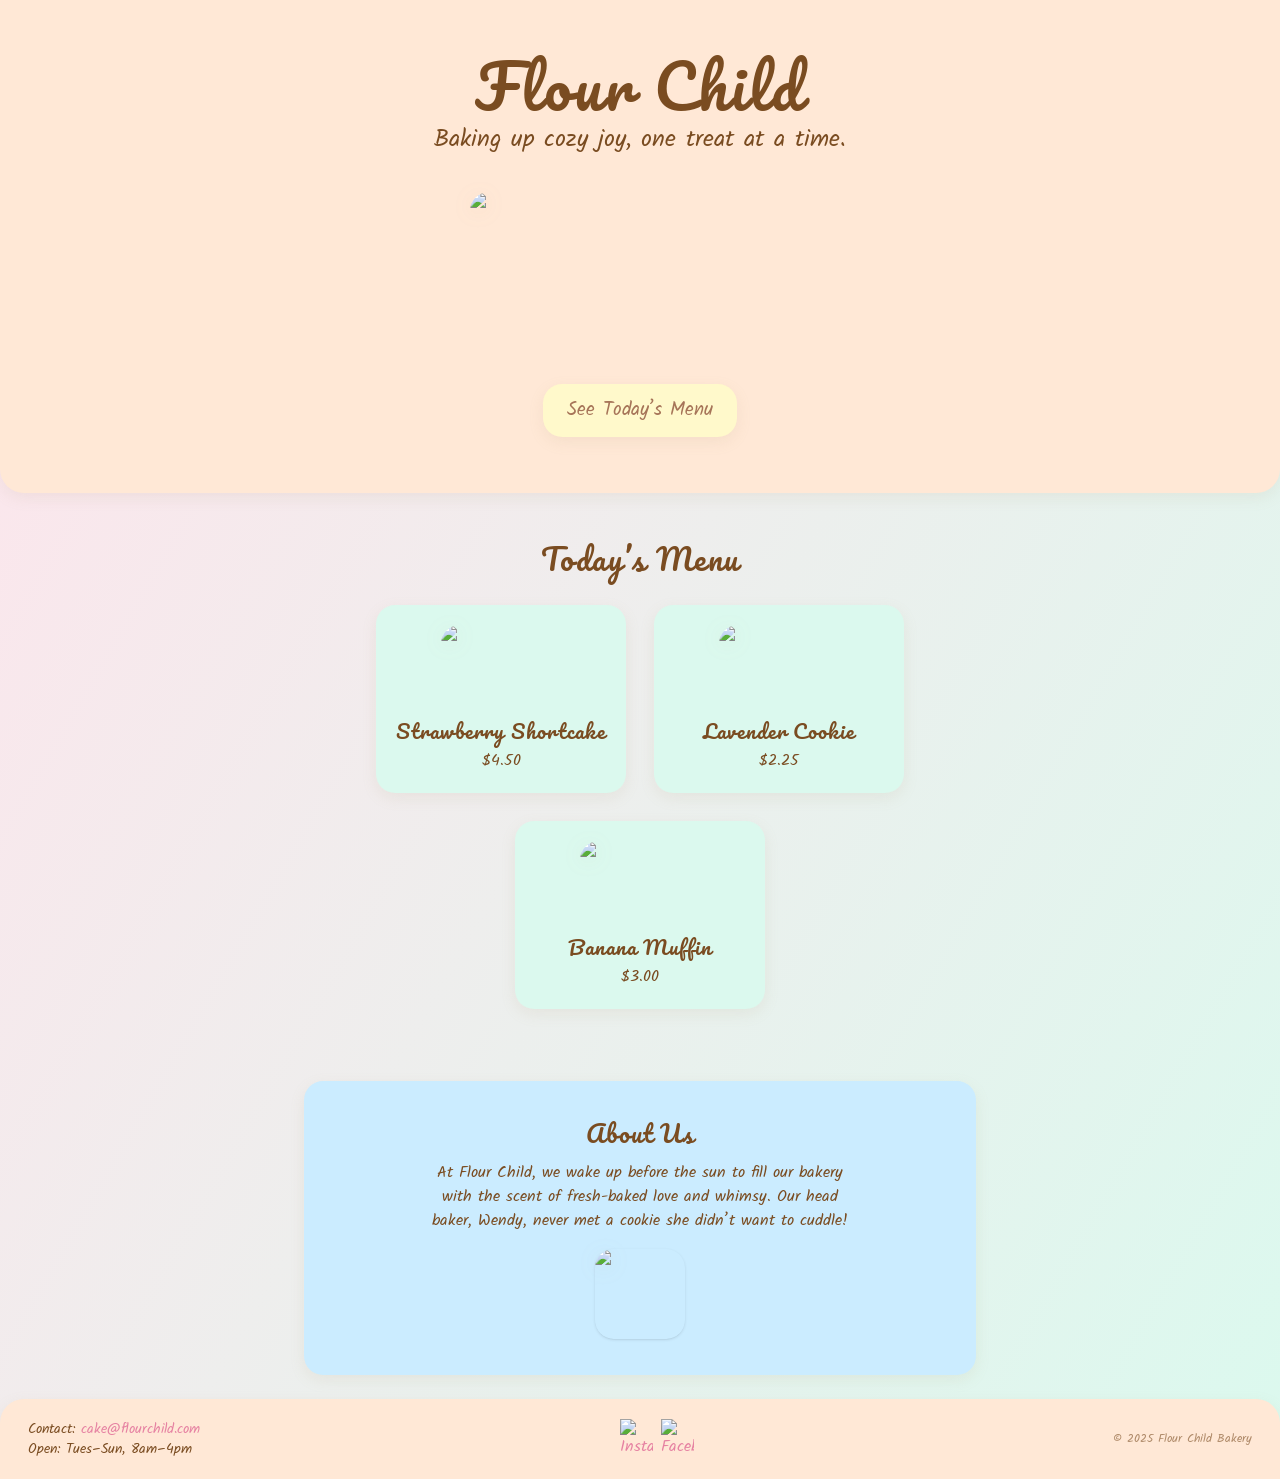
==== index.html @ ba2097bd "Updates" ====
<!DOCTYPE html><html lang="en" class="__variable_5cfdac __variable_9a8899"><head><meta charSet="utf-8"/><meta name="viewport" content="width=device-width, initial-scale=1"/><link rel="preload" href="/_next/static/media/569ce4b8f30dc480-s.p.woff2" as="font" crossorigin="" type="font/woff2"/><link rel="preload" href="/_next/static/media/93f479601ee12b01-s.p.woff2" as="font" crossorigin="" type="font/woff2"/><link rel="preload" as="image" href="https://same-assets.com/flour-child-bakery/cupcake-icon.png"/><link rel="preload" as="image" href="https://same-assets.com/flour-child-bakery/cookie-icon.png"/><link rel="stylesheet" href="/_next/static/css/8788a1a96b5af821.css" data-precedence="next"/><link rel="preload" as="script" fetchPriority="low" href="/_next/static/chunks/webpack-29ebadaebe2fcb3f.js"/><script src="/_next/static/chunks/4bd1b696-52a6696c08e3276c.js" async=""></script><script src="/_next/static/chunks/684-c26efcd5eecec83a.js" async=""></script><script src="/_next/static/chunks/main-app-1dad2343aeb038bb.js" async=""></script><script src="/_next/static/chunks/280-1fce346c5c3131fe.js" async=""></script><script src="/_next/static/chunks/app/layout-dad986c0972c7248.js" async=""></script><script src="/_next/static/chunks/766-48db24459d1692f1.js" async=""></script><script src="/_next/static/chunks/app/page-573f40f5c5ca798f.js" async=""></script><meta name="next-size-adjust" content=""/><title>Create Next App</title><meta name="description" content="Generated by create next app"/><script>document.querySelectorAll('body link[rel="icon"], body link[rel="apple-touch-icon"]').forEach(el => document.head.appendChild(el))</script><script src="/_next/static/chunks/polyfills-42372ed130431b0a.js" noModule=""></script></head><body class="antialiased"><div hidden=""><!--$--><!--/$--></div><div class="antialiased"><main class="flex flex-col min-h-screen items-center justify-start"><section class="w-full flex flex-col items-center justify-center py-14 bg-peach rounded-b-3xl soft-shadow"><h1 class="text-5xl md:text-6xl mb-2 fancy text-center">Flour Child</h1><p class="mb-6 text-lg md:text-2xl text-center" style="max-width:520px">Baking up cozy joy, one treat at a time.</p><div class="my-3"><img alt="Cozy Bakery" loading="lazy" width="340" height="160" decoding="async" data-nimg="1" class="illustration" style="color:transparent" src="https://same-assets.com/flour-child-bakery/cozy_bakery_illustration.png"/></div><button class="mt-5">See Today’s Menu</button></section><section id="menu" class="w-full max-w-3xl px-3 py-12 flex flex-col items-center"><h2 class="fancy text-3xl mb-7">Today’s Menu</h2><div class="flex flex-wrap gap-7 justify-center w-full"><div class="bg-mint p-5 rounded soft-shadow cursor-pointer transition hover:scale-105" style="width:250px"><img alt="Strawberry Shortcake" loading="lazy" width="120" height="80" decoding="async" data-nimg="1" class="mb-3 mx-auto illustration" style="color:transparent" src="/bakery/sample-cake.jpg"/><h3 class="text-xl fancy mb-1 text-center">Strawberry Shortcake</h3><div class="text-center">$4.50</div></div><div class="bg-mint p-5 rounded soft-shadow cursor-pointer transition hover:scale-105" style="width:250px"><img alt="Lavender Cookie" loading="lazy" width="120" height="80" decoding="async" data-nimg="1" class="mb-3 mx-auto illustration" style="color:transparent" src="/bakery/sample-cookie.jpg"/><h3 class="text-xl fancy mb-1 text-center">Lavender Cookie</h3><div class="text-center">$2.25</div></div><div class="bg-mint p-5 rounded soft-shadow cursor-pointer transition hover:scale-105" style="width:250px"><img alt="Banana Muffin" loading="lazy" width="120" height="80" decoding="async" data-nimg="1" class="mb-3 mx-auto illustration" style="color:transparent" src="/bakery/sample-muffin.jpg"/><h3 class="text-xl fancy mb-1 text-center">Banana Muffin</h3><div class="text-center">$3.00</div></div></div></section><section class="w-full max-w-2xl px-5 py-9 flex flex-col items-center bg-blue rounded-lg soft-shadow my-6"><h2 class="fancy text-2xl mb-3">About Us</h2><p class="mb-4 text-center" style="max-width:430px">At Flour Child, we wake up before the sun to fill our bakery with the scent of fresh-baked love and whimsy. Our head baker, Wendy, never met a cookie she didn’t want to cuddle!</p><img alt="Baker Wendy" loading="lazy" width="90" height="90" decoding="async" data-nimg="1" class="rounded-full shadow illustration" style="color:transparent" src="https://same-assets.com/flour-child-bakery/whimsical_baker.png"/></section><footer class="w-full bg-peach py-5 mt-auto flex flex-col md:flex-row gap-4 items-center justify-between px-7 rounded-t-3xl soft-shadow"><div class="text-sm"><div>Contact: <a href="mailto:cake@flourchild.com">cake@flourchild.com</a></div><div>Open: Tues–Sun, 8am–4pm</div></div><div class="flex gap-2"><a href="https://instagram.com/" target="_blank" rel="noopener noreferrer" title="Instagram"><img src="https://same-assets.com/flour-child-bakery/cupcake-icon.png" width="33" alt="Instagram"/></a><a href="https://facebook.com/" target="_blank" rel="noopener noreferrer" title="Facebook"><img src="https://same-assets.com/flour-child-bakery/cookie-icon.png" width="33" alt="Facebook"/></a></div><div class="text-xs opacity-60">© 2025 Flour Child Bakery</div></footer></main><!--$--><!--/$--></div><script src="/_next/static/chunks/webpack-29ebadaebe2fcb3f.js" async=""></script><script>(self.__next_f=self.__next_f||[]).push([0])</script><script>self.__next_f.push([1,"1:\"$Sreact.fragment\"\n2:I[5476,[\"280\",\"static/chunks/280-1fce346c5c3131fe.js\",\"177\",\"static/chunks/app/layout-dad986c0972c7248.js\"],\"default\"]\n3:I[7555,[],\"\"]\n4:I[1295,[],\"\"]\n5:I[894,[],\"ClientPageRoot\"]\n6:I[3792,[\"280\",\"static/chunks/280-1fce346c5c3131fe.js\",\"766\",\"static/chunks/766-48db24459d1692f1.js\",\"974\",\"static/chunks/app/page-573f40f5c5ca798f.js\"],\"default\"]\n9:I[9665,[],\"OutletBoundary\"]\nc:I[4911,[],\"AsyncMetadataOutlet\"]\ne:I[9665,[],\"ViewportBoundary\"]\n10:I[9665,[],\"MetadataBoundary\"]\n12:I[6614,[],\"\"]\n:HL[\"/_next/static/media/569ce4b8f30dc480-s.p.woff2\",\"font\",{\"crossOrigin\":\"\",\"type\":\"font/woff2\"}]\n:HL[\"/_next/static/media/93f479601ee12b01-s.p.woff2\",\"font\",{\"crossOrigin\":\"\",\"type\":\"font/woff2\"}]\n:HL[\"/_next/static/css/8788a1a96b5af821.css\",\"style\"]\n"])</script><script>self.__next_f.push([1,"0:{\"P\":null,\"b\":\"K38eiBTDdQy5EQtnKHMzO\",\"p\":\"\",\"c\":[\"\",\"\"],\"i\":false,\"f\":[[[\"\",{\"children\":[\"__PAGE__\",{}]},\"$undefined\",\"$undefined\",true],[\"\",[\"$\",\"$1\",\"c\",{\"children\":[[[\"$\",\"link\",\"0\",{\"rel\":\"stylesheet\",\"href\":\"/_next/static/css/8788a1a96b5af821.css\",\"precedence\":\"next\",\"crossOrigin\":\"$undefined\",\"nonce\":\"$undefined\"}]],[\"$\",\"html\",null,{\"lang\":\"en\",\"className\":\"__variable_5cfdac __variable_9a8899\",\"children\":[\"$\",\"body\",null,{\"suppressHydrationWarning\":true,\"className\":\"antialiased\",\"children\":[\"$\",\"$L2\",null,{\"children\":[\"$\",\"$L3\",null,{\"parallelRouterKey\":\"children\",\"error\":\"$undefined\",\"errorStyles\":\"$undefined\",\"errorScripts\":\"$undefined\",\"template\":[\"$\",\"$L4\",null,{}],\"templateStyles\":\"$undefined\",\"templateScripts\":\"$undefined\",\"notFound\":[[[\"$\",\"title\",null,{\"children\":\"404: This page could not be found.\"}],[\"$\",\"div\",null,{\"style\":{\"fontFamily\":\"system-ui,\\\"Segoe UI\\\",Roboto,Helvetica,Arial,sans-serif,\\\"Apple Color Emoji\\\",\\\"Segoe UI Emoji\\\"\",\"height\":\"100vh\",\"textAlign\":\"center\",\"display\":\"flex\",\"flexDirection\":\"column\",\"alignItems\":\"center\",\"justifyContent\":\"center\"},\"children\":[\"$\",\"div\",null,{\"children\":[[\"$\",\"style\",null,{\"dangerouslySetInnerHTML\":{\"__html\":\"body{color:#000;background:#fff;margin:0}.next-error-h1{border-right:1px solid rgba(0,0,0,.3)}@media (prefers-color-scheme:dark){body{color:#fff;background:#000}.next-error-h1{border-right:1px solid rgba(255,255,255,.3)}}\"}}],[\"$\",\"h1\",null,{\"className\":\"next-error-h1\",\"style\":{\"display\":\"inline-block\",\"margin\":\"0 20px 0 0\",\"padding\":\"0 23px 0 0\",\"fontSize\":24,\"fontWeight\":500,\"verticalAlign\":\"top\",\"lineHeight\":\"49px\"},\"children\":404}],[\"$\",\"div\",null,{\"style\":{\"display\":\"inline-block\"},\"children\":[\"$\",\"h2\",null,{\"style\":{\"fontSize\":14,\"fontWeight\":400,\"lineHeight\":\"49px\",\"margin\":0},\"children\":\"This page could not be found.\"}]}]]}]}]],[]],\"forbidden\":\"$undefined\",\"unauthorized\":\"$undefined\"}]}]}]}]]}],{\"children\":[\"__PAGE__\",[\"$\",\"$1\",\"c\",{\"children\":[[\"$\",\"$L5\",null,{\"Component\":\"$6\",\"searchParams\":{},\"params\":{},\"promises\":[\"$@7\",\"$@8\"]}],null,[\"$\",\"$L9\",null,{\"children\":[\"$La\",\"$Lb\",[\"$\",\"$Lc\",null,{\"promise\":\"$@d\"}]]}]]}],{},null,false]},null,false],[\"$\",\"$1\",\"h\",{\"children\":[null,[\"$\",\"$1\",\"RjRo2aBmbIafqYsThuutnv\",{\"children\":[[\"$\",\"$Le\",null,{\"children\":\"$Lf\"}],[\"$\",\"meta\",null,{\"name\":\"next-size-adjust\",\"content\":\"\"}]]}],[\"$\",\"$L10\",null,{\"children\":\"$L11\"}]]}],false]],\"m\":\"$undefined\",\"G\":[\"$12\",\"$undefined\"],\"s\":false,\"S\":true}\n"])</script><script>self.__next_f.push([1,"13:\"$Sreact.suspense\"\n14:I[4911,[],\"AsyncMetadata\"]\n7:{}\n8:{}\n11:[\"$\",\"div\",null,{\"hidden\":true,\"children\":[\"$\",\"$13\",null,{\"fallback\":null,\"children\":[\"$\",\"$L14\",null,{\"promise\":\"$@15\"}]}]}]\n"])</script><script>self.__next_f.push([1,"b:null\n"])</script><script>self.__next_f.push([1,"f:[[\"$\",\"meta\",\"0\",{\"charSet\":\"utf-8\"}],[\"$\",\"meta\",\"1\",{\"name\":\"viewport\",\"content\":\"width=device-width, initial-scale=1\"}]]\na:null\n"])</script><script>self.__next_f.push([1,"d:{\"metadata\":[[\"$\",\"title\",\"0\",{\"children\":\"Create Next App\"}],[\"$\",\"meta\",\"1\",{\"name\":\"description\",\"content\":\"Generated by create next app\"}]],\"error\":null,\"digest\":\"$undefined\"}\n15:{\"metadata\":\"$d:metadata\",\"error\":null,\"digest\":\"$undefined\"}\n"])</script></body></html>
---- _next/static/css/8788a1a96b5af821.css ----
@import url("https://fonts.googleapis.com/css2?family=Pacifico&family=Kalam:wght@400;700&display=swap");*,:after,:before{--tw-border-spacing-x:0;--tw-border-spacing-y:0;--tw-translate-x:0;--tw-translate-y:0;--tw-rotate:0;--tw-skew-x:0;--tw-skew-y:0;--tw-scale-x:1;--tw-scale-y:1;--tw-pan-x: ;--tw-pan-y: ;--tw-pinch-zoom: ;--tw-scroll-snap-strictness:proximity;--tw-gradient-from-position: ;--tw-gradient-via-position: ;--tw-gradient-to-position: ;--tw-ordinal: ;--tw-slashed-zero: ;--tw-numeric-figure: ;--tw-numeric-spacing: ;--tw-numeric-fraction: ;--tw-ring-inset: ;--tw-ring-offset-width:0px;--tw-ring-offset-color:#fff;--tw-ring-color:rgb(59 130 246/0.5);--tw-ring-offset-shadow:0 0 #0000;--tw-ring-shadow:0 0 #0000;--tw-shadow:0 0 #0000;--tw-shadow-colored:0 0 #0000;--tw-blur: ;--tw-brightness: ;--tw-contrast: ;--tw-grayscale: ;--tw-hue-rotate: ;--tw-invert: ;--tw-saturate: ;--tw-sepia: ;--tw-drop-shadow: ;--tw-backdrop-blur: ;--tw-backdrop-brightness: ;--tw-backdrop-contrast: ;--tw-backdrop-grayscale: ;--tw-backdrop-hue-rotate: ;--tw-backdrop-invert: ;--tw-backdrop-opacity: ;--tw-backdrop-saturate: ;--tw-backdrop-sepia: ;--tw-contain-size: ;--tw-contain-layout: ;--tw-contain-paint: ;--tw-contain-style: }::backdrop{--tw-border-spacing-x:0;--tw-border-spacing-y:0;--tw-translate-x:0;--tw-translate-y:0;--tw-rotate:0;--tw-skew-x:0;--tw-skew-y:0;--tw-scale-x:1;--tw-scale-y:1;--tw-pan-x: ;--tw-pan-y: ;--tw-pinch-zoom: ;--tw-scroll-snap-strictness:proximity;--tw-gradient-from-position: ;--tw-gradient-via-position: ;--tw-gradient-to-position: ;--tw-ordinal: ;--tw-slashed-zero: ;--tw-numeric-figure: ;--tw-numeric-spacing: ;--tw-numeric-fraction: ;--tw-ring-inset: ;--tw-ring-offset-width:0px;--tw-ring-offset-color:#fff;--tw-ring-color:rgb(59 130 246/0.5);--tw-ring-offset-shadow:0 0 #0000;--tw-ring-shadow:0 0 #0000;--tw-shadow:0 0 #0000;--tw-shadow-colored:0 0 #0000;--tw-blur: ;--tw-brightness: ;--tw-contrast: ;--tw-grayscale: ;--tw-hue-rotate: ;--tw-invert: ;--tw-saturate: ;--tw-sepia: ;--tw-drop-shadow: ;--tw-backdrop-blur: ;--tw-backdrop-brightness: ;--tw-backdrop-contrast: ;--tw-backdrop-grayscale: ;--tw-backdrop-hue-rotate: ;--tw-backdrop-invert: ;--tw-backdrop-opacity: ;--tw-backdrop-saturate: ;--tw-backdrop-sepia: ;--tw-contain-size: ;--tw-contain-layout: ;--tw-contain-paint: ;--tw-contain-style: }

/*
! tailwindcss v3.4.17 | MIT License | https://tailwindcss.com
*/*,:after,:before{box-sizing:border-box;border:0 solid #e5e7eb}:after,:before{--tw-content:""}:host,html{line-height:1.5;-webkit-text-size-adjust:100%;-moz-tab-size:4;tab-size:4;font-family:ui-sans-serif,system-ui,sans-serif,Apple Color Emoji,Segoe UI Emoji,Segoe UI Symbol,Noto Color Emoji;font-feature-settings:normal;font-variation-settings:normal;-webkit-tap-highlight-color:transparent}body{margin:0;line-height:inherit}hr{height:0;color:inherit;border-top-width:1px}abbr:where([title]){text-decoration:underline dotted}h1,h2,h3,h4,h5,h6{font-size:inherit;font-weight:inherit}a{color:inherit;text-decoration:inherit}b,strong{font-weight:bolder}code,kbd,pre,samp{font-family:ui-monospace,SFMono-Regular,Menlo,Monaco,Consolas,Liberation Mono,Courier New,monospace;font-feature-settings:normal;font-variation-settings:normal;font-size:1em}small{font-size:80%}sub,sup{font-size:75%;line-height:0;position:relative;vertical-align:baseline}sub{bottom:-.25em}sup{top:-.5em}table{text-indent:0;border-color:inherit;border-collapse:collapse}button,input,optgroup,select,textarea{font-family:inherit;font-feature-settings:inherit;font-variation-settings:inherit;font-size:100%;font-weight:inherit;line-height:inherit;letter-spacing:inherit;color:inherit;margin:0;padding:0}button,select{text-transform:none}button,input:where([type=button]),input:where([type=reset]),input:where([type=submit]){-webkit-appearance:button;background-color:transparent;background-image:none}:-moz-focusring{outline:auto}:-moz-ui-invalid{box-shadow:none}progress{vertical-align:baseline}::-webkit-inner-spin-button,::-webkit-outer-spin-button{height:auto}[type=search]{-webkit-appearance:textfield;outline-offset:-2px}::-webkit-search-decoration{-webkit-appearance:none}::-webkit-file-upload-button{-webkit-appearance:button;font:inherit}summary{display:list-item}blockquote,dd,dl,figure,h1,h2,h3,h4,h5,h6,hr,p,pre{margin:0}fieldset{margin:0}fieldset,legend{padding:0}menu,ol,ul{list-style:none;margin:0;padding:0}dialog{padding:0}textarea{resize:vertical}input::placeholder,textarea::placeholder{opacity:1;color:#9ca3af}[role=button],button{cursor:pointer}:disabled{cursor:default}audio,canvas,embed,iframe,img,object,svg,video{display:block;vertical-align:middle}img,video{max-width:100%;height:auto}[hidden]:where(:not([hidden=until-found])){display:none}:root{--background:0 0% 100%;--foreground:240 10% 3.9%;--card:0 0% 100%;--card-foreground:240 10% 3.9%;--popover:0 0% 100%;--popover-foreground:240 10% 3.9%;--primary:346.8 77.2% 49.8%;--primary-foreground:355.7 100% 97.3%;--secondary:240 4.8% 95.9%;--secondary-foreground:240 5.9% 10%;--muted:240 4.8% 95.9%;--muted-foreground:240 3.8% 46.1%;--accent:240 4.8% 95.9%;--accent-foreground:240 5.9% 10%;--destructive:0 84.2% 60.2%;--destructive-foreground:0 0% 98%;--border:240 5.9% 90%;--input:240 5.9% 90%;--ring:346.8 77.2% 49.8%;--chart-1:12 76% 61%;--chart-2:173 58% 39%;--chart-3:197 37% 24%;--chart-4:43 74% 66%;--chart-5:27 87% 67%;--brand-pink:#ffe4ec;--brand-blue:#cbecff;--brand-yellow:#fff9cb;--brand-mint:#dbf9ee;--brand-peach:#ffe8d6;--brand-brown:#a67458;--brand-font-main:"Kalam",cursive;--brand-font-fancy:"Pacifico",cursive;--radius:1.2rem;--shadow-soft:0 5px 15px rgba(176,153,119,0.12)}*{border-color:hsl(var(--border))}body{background-color:hsl(var(--background));color:hsl(var(--foreground))}.fixed{position:fixed}.inset-0{inset:0}.z-50{z-index:50}.mx-auto{margin-left:auto;margin-right:auto}.my-3{margin-top:.75rem;margin-bottom:.75rem}.my-6{margin-top:1.5rem;margin-bottom:1.5rem}.mb-1{margin-bottom:.25rem}.mb-2{margin-bottom:.5rem}.mb-3{margin-bottom:.75rem}.mb-4{margin-bottom:1rem}.mb-6{margin-bottom:1.5rem}.mb-7{margin-bottom:1.75rem}.mt-5{margin-top:1.25rem}.mt-auto{margin-top:auto}.flex{display:flex}.min-h-screen{min-height:100vh}.w-full{width:100%}.max-w-2xl{max-width:42rem}.max-w-3xl{max-width:48rem}.cursor-pointer{cursor:pointer}.flex-col{flex-direction:column}.flex-wrap{flex-wrap:wrap}.items-center{align-items:center}.justify-start{justify-content:flex-start}.justify-center{justify-content:center}.justify-between{justify-content:space-between}.gap-2{gap:.5rem}.gap-4{gap:1rem}.gap-7{gap:1.75rem}.rounded{border-radius:.25rem}.rounded-3xl{border-radius:1.5rem}.rounded-full{border-radius:9999px}.rounded-lg{border-radius:var(--radius)}.rounded-b-3xl{border-bottom-right-radius:1.5rem;border-bottom-left-radius:1.5rem}.rounded-t-3xl{border-top-left-radius:1.5rem;border-top-right-radius:1.5rem}.bg-black{--tw-bg-opacity:1;background-color:rgb(0 0 0/var(--tw-bg-opacity,1))}.bg-opacity-20{--tw-bg-opacity:0.2}.p-5{padding:1.25rem}.p-8{padding:2rem}.px-3{padding-left:.75rem;padding-right:.75rem}.px-5{padding-left:1.25rem;padding-right:1.25rem}.px-7{padding-left:1.75rem;padding-right:1.75rem}.py-12{padding-top:3rem;padding-bottom:3rem}.py-14{padding-top:3.5rem;padding-bottom:3.5rem}.py-5{padding-top:1.25rem;padding-bottom:1.25rem}.py-9{padding-top:2.25rem;padding-bottom:2.25rem}.text-center{text-align:center}.text-2xl{font-size:1.5rem;line-height:2rem}.text-3xl{font-size:1.875rem;line-height:2.25rem}.text-5xl{font-size:3rem;line-height:1}.text-lg{font-size:1.125rem;line-height:1.75rem}.text-sm{font-size:.875rem;line-height:1.25rem}.text-xl{font-size:1.25rem;line-height:1.75rem}.text-xs{font-size:.75rem;line-height:1rem}.antialiased{-webkit-font-smoothing:antialiased;-moz-osx-font-smoothing:grayscale}.opacity-60{opacity:.6}.shadow{--tw-shadow:0 1px 3px 0 rgb(0 0 0/0.1),0 1px 2px -1px rgb(0 0 0/0.1);--tw-shadow-colored:0 1px 3px 0 var(--tw-shadow-color),0 1px 2px -1px var(--tw-shadow-color);box-shadow:var(--tw-ring-offset-shadow,0 0 #0000),var(--tw-ring-shadow,0 0 #0000),var(--tw-shadow)}.transition{transition-property:color,background-color,border-color,text-decoration-color,fill,stroke,opacity,box-shadow,transform,filter,backdrop-filter;transition-timing-function:cubic-bezier(.4,0,.2,1);transition-duration:.15s}@keyframes enter{0%{opacity:var(--tw-enter-opacity,1);transform:translate3d(var(--tw-enter-translate-x,0),var(--tw-enter-translate-y,0),0) scale3d(var(--tw-enter-scale,1),var(--tw-enter-scale,1),var(--tw-enter-scale,1)) rotate(var(--tw-enter-rotate,0))}}@keyframes exit{to{opacity:var(--tw-exit-opacity,1);transform:translate3d(var(--tw-exit-translate-x,0),var(--tw-exit-translate-y,0),0) scale3d(var(--tw-exit-scale,1),var(--tw-exit-scale,1),var(--tw-exit-scale,1)) rotate(var(--tw-exit-rotate,0))}}body,html{font-family:var(--brand-font-main),sans-serif;background:linear-gradient(120deg,var(--brand-pink) 0,var(--brand-mint) 100%);color:#7a4c21;min-height:100vh;box-sizing:border-box}.fancy,h1,h2,h3{font-family:var(--brand-font-fancy),cursive;letter-spacing:.05em}.rounded{border-radius:var(--radius)}.soft-shadow{box-shadow:var(--shadow-soft)}.bg-peach{background:var(--brand-peach)}.bg-yellow{background:var(--brand-yellow)}.bg-blue{background:var(--brand-blue)}.bg-mint{background:var(--brand-mint)}a{color:#e682a2;text-decoration:none;transition:color .2s}a:hover{color:#de61ab}img.illustration{filter:drop-shadow(0 3px 10px rgba(199,143,100,.1));border-radius:var(--radius)}button{font-family:var(--brand-font-main),cursive;border:none;border-radius:var(--radius);box-shadow:var(--shadow-soft);padding:.75rem 1.5rem;background:var(--brand-yellow);color:#a67458;font-size:1.2rem;cursor:pointer;transition:background .2s,transform .13s}button:hover{background:var(--brand-blue);transform:translateY(-2px) scale(1.02)}.hover\:scale-105:hover{--tw-scale-x:1.05;--tw-scale-y:1.05;transform:translate(var(--tw-translate-x),var(--tw-translate-y)) rotate(var(--tw-rotate)) skewX(var(--tw-skew-x)) skewY(var(--tw-skew-y)) scaleX(var(--tw-scale-x)) scaleY(var(--tw-scale-y))}@media (min-width:768px){.md\:flex-row{flex-direction:row}.md\:text-2xl{font-size:1.5rem;line-height:2rem}.md\:text-6xl{font-size:3.75rem;line-height:1}}@font-face{font-family:Geist;font-style:normal;font-weight:100 900;font-display:swap;src:url(/_next/static/media/8d697b304b401681-s.woff2) format("woff2");unicode-range:u+0301,u+0400-045f,u+0490-0491,u+04b0-04b1,u+2116}@font-face{font-family:Geist;font-style:normal;font-weight:100 900;font-display:swap;src:url(/_next/static/media/ba015fad6dcf6784-s.woff2) format("woff2");unicode-range:u+0100-02ba,u+02bd-02c5,u+02c7-02cc,u+02ce-02d7,u+02dd-02ff,u+0304,u+0308,u+0329,u+1d00-1dbf,u+1e00-1e9f,u+1ef2-1eff,u+2020,u+20a0-20ab,u+20ad-20c0,u+2113,u+2c60-2c7f,u+a720-a7ff}@font-face{font-family:Geist;font-style:normal;font-weight:100 900;font-display:swap;src:url(/_next/static/media/569ce4b8f30dc480-s.p.woff2) format("woff2");unicode-range:u+00??,u+0131,u+0152-0153,u+02bb-02bc,u+02c6,u+02da,u+02dc,u+0304,u+0308,u+0329,u+2000-206f,u+20ac,u+2122,u+2191,u+2193,u+2212,u+2215,u+feff,u+fffd}@font-face{font-family:Geist Fallback;src:local("Arial");ascent-override:95.94%;descent-override:28.16%;line-gap-override:0.00%;size-adjust:104.76%}.__className_5cfdac{font-family:Geist,Geist Fallback;font-style:normal}.__variable_5cfdac{--font-geist-sans:"Geist","Geist Fallback"}@font-face{font-family:Geist Mono;font-style:normal;font-weight:100 900;font-display:swap;src:url(/_next/static/media/9610d9e46709d722-s.woff2) format("woff2");unicode-range:u+0301,u+0400-045f,u+0490-0491,u+04b0-04b1,u+2116}@font-face{font-family:Geist Mono;font-style:normal;font-weight:100 900;font-display:swap;src:url(/_next/static/media/747892c23ea88013-s.woff2) format("woff2");unicode-range:u+0100-02ba,u+02bd-02c5,u+02c7-02cc,u+02ce-02d7,u+02dd-02ff,u+0304,u+0308,u+0329,u+1d00-1dbf,u+1e00-1e9f,u+1ef2-1eff,u+2020,u+20a0-20ab,u+20ad-20c0,u+2113,u+2c60-2c7f,u+a720-a7ff}@font-face{font-family:Geist Mono;font-style:normal;font-weight:100 900;font-display:swap;src:url(/_next/static/media/93f479601ee12b01-s.p.woff2) format("woff2");unicode-range:u+00??,u+0131,u+0152-0153,u+02bb-02bc,u+02c6,u+02da,u+02dc,u+0304,u+0308,u+0329,u+2000-206f,u+20ac,u+2122,u+2191,u+2193,u+2212,u+2215,u+feff,u+fffd}@font-face{font-family:Geist Mono Fallback;src:local("Arial");ascent-override:74.67%;descent-override:21.92%;line-gap-override:0.00%;size-adjust:134.59%}.__className_9a8899{font-family:Geist Mono,Geist Mono Fallback;font-style:normal}.__variable_9a8899{--font-geist-mono:"Geist Mono","Geist Mono Fallback"}
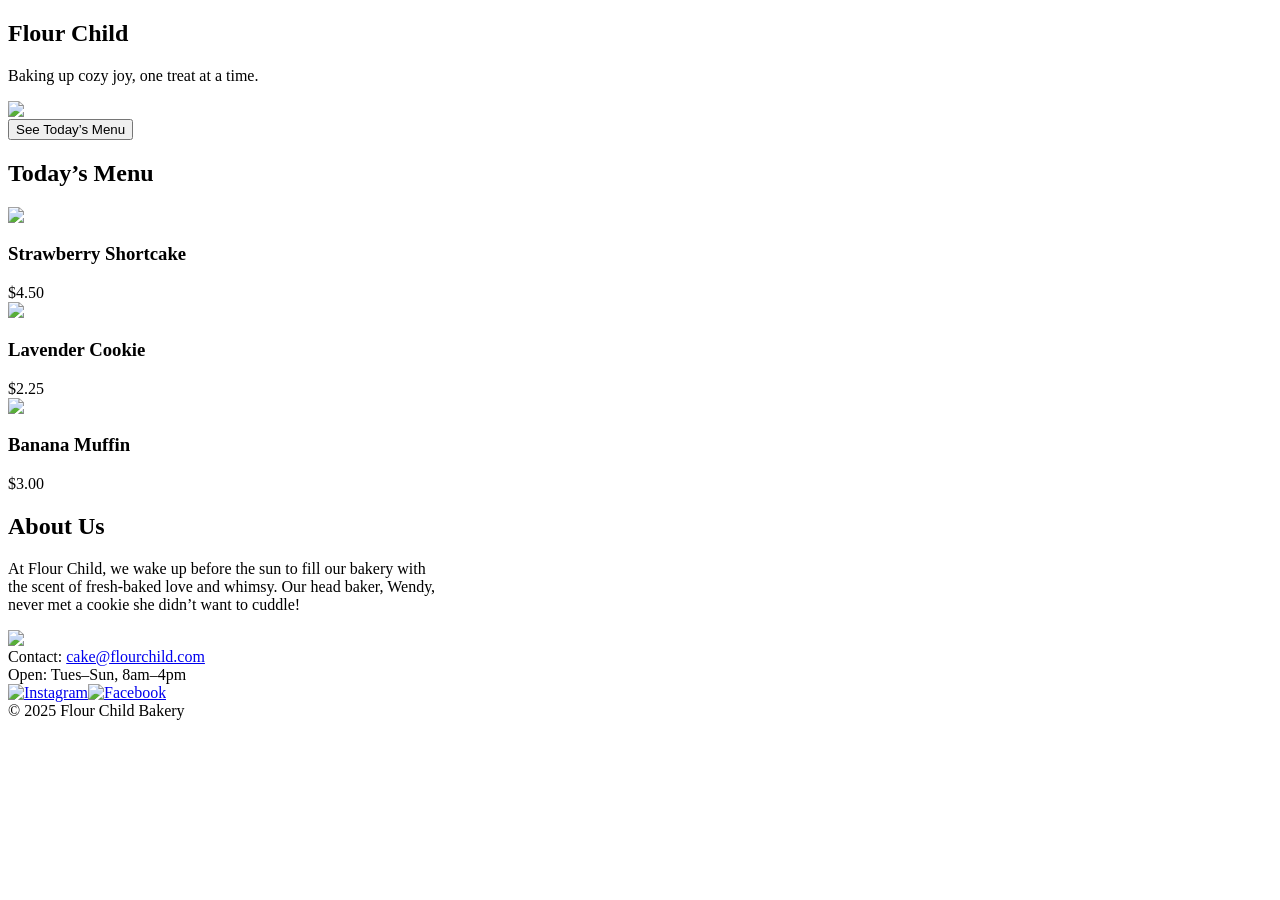
==== commit 024aae21: "Updates" ====
--- a/index.html
+++ b/index.html
@@ -1 +1 @@
-<!DOCTYPE html><html lang="en" class="__variable_5cfdac __variable_9a8899"><head><meta charSet="utf-8"/><meta name="viewport" content="width=device-width, initial-scale=1"/><link rel="preload" href="/_next/static/media/569ce4b8f30dc480-s.p.woff2" as="font" crossorigin="" type="font/woff2"/><link rel="preload" href="/_next/static/media/93f479601ee12b01-s.p.woff2" as="font" crossorigin="" type="font/woff2"/><link rel="preload" as="image" href="https://same-assets.com/flour-child-bakery/cupcake-icon.png"/><link rel="preload" as="image" href="https://same-assets.com/flour-child-bakery/cookie-icon.png"/><link rel="stylesheet" href="/_next/static/css/8788a1a96b5af821.css" data-precedence="next"/><link rel="preload" as="script" fetchPriority="low" href="/_next/static/chunks/webpack-29ebadaebe2fcb3f.js"/><script src="/_next/static/chunks/4bd1b696-52a6696c08e3276c.js" async=""></script><script src="/_next/static/chunks/684-c26efcd5eecec83a.js" async=""></script><script src="/_next/static/chunks/main-app-1dad2343aeb038bb.js" async=""></script><script src="/_next/static/chunks/280-1fce346c5c3131fe.js" async=""></script><script src="/_next/static/chunks/app/layout-dad986c0972c7248.js" async=""></script><script src="/_next/static/chunks/766-48db24459d1692f1.js" async=""></script><script src="/_next/static/chunks/app/page-573f40f5c5ca798f.js" async=""></script><meta name="next-size-adjust" content=""/><title>Create Next App</title><meta name="description" content="Generated by create next app"/><script>document.querySelectorAll('body link[rel="icon"], body link[rel="apple-touch-icon"]').forEach(el => document.head.appendChild(el))</script><script src="/_next/static/chunks/polyfills-42372ed130431b0a.js" noModule=""></script></head><body class="antialiased"><div hidden=""><!--$--><!--/$--></div><div class="antialiased"><main class="flex flex-col min-h-screen items-center justify-start"><section class="w-full flex flex-col items-center justify-center py-14 bg-peach rounded-b-3xl soft-shadow"><h1 class="text-5xl md:text-6xl mb-2 fancy text-center">Flour Child</h1><p class="mb-6 text-lg md:text-2xl text-center" style="max-width:520px">Baking up cozy joy, one treat at a time.</p><div class="my-3"><img alt="Cozy Bakery" loading="lazy" width="340" height="160" decoding="async" data-nimg="1" class="illustration" style="color:transparent" src="https://same-assets.com/flour-child-bakery/cozy_bakery_illustration.png"/></div><button class="mt-5">See Today’s Menu</button></section><section id="menu" class="w-full max-w-3xl px-3 py-12 flex flex-col items-center"><h2 class="fancy text-3xl mb-7">Today’s Menu</h2><div class="flex flex-wrap gap-7 justify-center w-full"><div class="bg-mint p-5 rounded soft-shadow cursor-pointer transition hover:scale-105" style="width:250px"><img alt="Strawberry Shortcake" loading="lazy" width="120" height="80" decoding="async" data-nimg="1" class="mb-3 mx-auto illustration" style="color:transparent" src="/bakery/sample-cake.jpg"/><h3 class="text-xl fancy mb-1 text-center">Strawberry Shortcake</h3><div class="text-center">$4.50</div></div><div class="bg-mint p-5 rounded soft-shadow cursor-pointer transition hover:scale-105" style="width:250px"><img alt="Lavender Cookie" loading="lazy" width="120" height="80" decoding="async" data-nimg="1" class="mb-3 mx-auto illustration" style="color:transparent" src="/bakery/sample-cookie.jpg"/><h3 class="text-xl fancy mb-1 text-center">Lavender Cookie</h3><div class="text-center">$2.25</div></div><div class="bg-mint p-5 rounded soft-shadow cursor-pointer transition hover:scale-105" style="width:250px"><img alt="Banana Muffin" loading="lazy" width="120" height="80" decoding="async" data-nimg="1" class="mb-3 mx-auto illustration" style="color:transparent" src="/bakery/sample-muffin.jpg"/><h3 class="text-xl fancy mb-1 text-center">Banana Muffin</h3><div class="text-center">$3.00</div></div></div></section><section class="w-full max-w-2xl px-5 py-9 flex flex-col items-center bg-blue rounded-lg soft-shadow my-6"><h2 class="fancy text-2xl mb-3">About Us</h2><p class="mb-4 text-center" style="max-width:430px">At Flour Child, we wake up before the sun to fill our bakery with the scent of fresh-baked love and whimsy. Our head baker, Wendy, never met a cookie she didn’t want to cuddle!</p><img alt="Baker Wendy" loading="lazy" width="90" height="90" decoding="async" data-nimg="1" class="rounded-full shadow illustration" style="color:transparent" src="https://same-assets.com/flour-child-bakery/whimsical_baker.png"/></section><footer class="w-full bg-peach py-5 mt-auto flex flex-col md:flex-row gap-4 items-center justify-between px-7 rounded-t-3xl soft-shadow"><div class="text-sm"><div>Contact: <a href="mailto:cake@flourchild.com">cake@flourchild.com</a></div><div>Open: Tues–Sun, 8am–4pm</div></div><div class="flex gap-2"><a href="https://instagram.com/" target="_blank" rel="noopener noreferrer" title="Instagram"><img src="https://same-assets.com/flour-child-bakery/cupcake-icon.png" width="33" alt="Instagram"/></a><a href="https://facebook.com/" target="_blank" rel="noopener noreferrer" title="Facebook"><img src="https://same-assets.com/flour-child-bakery/cookie-icon.png" width="33" alt="Facebook"/></a></div><div class="text-xs opacity-60">© 2025 Flour Child Bakery</div></footer></main><!--$--><!--/$--></div><script src="/_next/static/chunks/webpack-29ebadaebe2fcb3f.js" async=""></script><script>(self.__next_f=self.__next_f||[]).push([0])</script><script>self.__next_f.push([1,"1:\"$Sreact.fragment\"\n2:I[5476,[\"280\",\"static/chunks/280-1fce346c5c3131fe.js\",\"177\",\"static/chunks/app/layout-dad986c0972c7248.js\"],\"default\"]\n3:I[7555,[],\"\"]\n4:I[1295,[],\"\"]\n5:I[894,[],\"ClientPageRoot\"]\n6:I[3792,[\"280\",\"static/chunks/280-1fce346c5c3131fe.js\",\"766\",\"static/chunks/766-48db24459d1692f1.js\",\"974\",\"static/chunks/app/page-573f40f5c5ca798f.js\"],\"default\"]\n9:I[9665,[],\"OutletBoundary\"]\nc:I[4911,[],\"AsyncMetadataOutlet\"]\ne:I[9665,[],\"ViewportBoundary\"]\n10:I[9665,[],\"MetadataBoundary\"]\n12:I[6614,[],\"\"]\n:HL[\"/_next/static/media/569ce4b8f30dc480-s.p.woff2\",\"font\",{\"crossOrigin\":\"\",\"type\":\"font/woff2\"}]\n:HL[\"/_next/static/media/93f479601ee12b01-s.p.woff2\",\"font\",{\"crossOrigin\":\"\",\"type\":\"font/woff2\"}]\n:HL[\"/_next/static/css/8788a1a96b5af821.css\",\"style\"]\n"])</script><script>self.__next_f.push([1,"0:{\"P\":null,\"b\":\"K38eiBTDdQy5EQtnKHMzO\",\"p\":\"\",\"c\":[\"\",\"\"],\"i\":false,\"f\":[[[\"\",{\"children\":[\"__PAGE__\",{}]},\"$undefined\",\"$undefined\",true],[\"\",[\"$\",\"$1\",\"c\",{\"children\":[[[\"$\",\"link\",\"0\",{\"rel\":\"stylesheet\",\"href\":\"/_next/static/css/8788a1a96b5af821.css\",\"precedence\":\"next\",\"crossOrigin\":\"$undefined\",\"nonce\":\"$undefined\"}]],[\"$\",\"html\",null,{\"lang\":\"en\",\"className\":\"__variable_5cfdac __variable_9a8899\",\"children\":[\"$\",\"body\",null,{\"suppressHydrationWarning\":true,\"className\":\"antialiased\",\"children\":[\"$\",\"$L2\",null,{\"children\":[\"$\",\"$L3\",null,{\"parallelRouterKey\":\"children\",\"error\":\"$undefined\",\"errorStyles\":\"$undefined\",\"errorScripts\":\"$undefined\",\"template\":[\"$\",\"$L4\",null,{}],\"templateStyles\":\"$undefined\",\"templateScripts\":\"$undefined\",\"notFound\":[[[\"$\",\"title\",null,{\"children\":\"404: This page could not be found.\"}],[\"$\",\"div\",null,{\"style\":{\"fontFamily\":\"system-ui,\\\"Segoe UI\\\",Roboto,Helvetica,Arial,sans-serif,\\\"Apple Color Emoji\\\",\\\"Segoe UI Emoji\\\"\",\"height\":\"100vh\",\"textAlign\":\"center\",\"display\":\"flex\",\"flexDirection\":\"column\",\"alignItems\":\"center\",\"justifyContent\":\"center\"},\"children\":[\"$\",\"div\",null,{\"children\":[[\"$\",\"style\",null,{\"dangerouslySetInnerHTML\":{\"__html\":\"body{color:#000;background:#fff;margin:0}.next-error-h1{border-right:1px solid rgba(0,0,0,.3)}@media (prefers-color-scheme:dark){body{color:#fff;background:#000}.next-error-h1{border-right:1px solid rgba(255,255,255,.3)}}\"}}],[\"$\",\"h1\",null,{\"className\":\"next-error-h1\",\"style\":{\"display\":\"inline-block\",\"margin\":\"0 20px 0 0\",\"padding\":\"0 23px 0 0\",\"fontSize\":24,\"fontWeight\":500,\"verticalAlign\":\"top\",\"lineHeight\":\"49px\"},\"children\":404}],[\"$\",\"div\",null,{\"style\":{\"display\":\"inline-block\"},\"children\":[\"$\",\"h2\",null,{\"style\":{\"fontSize\":14,\"fontWeight\":400,\"lineHeight\":\"49px\",\"margin\":0},\"children\":\"This page could not be found.\"}]}]]}]}]],[]],\"forbidden\":\"$undefined\",\"unauthorized\":\"$undefined\"}]}]}]}]]}],{\"children\":[\"__PAGE__\",[\"$\",\"$1\",\"c\",{\"children\":[[\"$\",\"$L5\",null,{\"Component\":\"$6\",\"searchParams\":{},\"params\":{},\"promises\":[\"$@7\",\"$@8\"]}],null,[\"$\",\"$L9\",null,{\"children\":[\"$La\",\"$Lb\",[\"$\",\"$Lc\",null,{\"promise\":\"$@d\"}]]}]]}],{},null,false]},null,false],[\"$\",\"$1\",\"h\",{\"children\":[null,[\"$\",\"$1\",\"RjRo2aBmbIafqYsThuutnv\",{\"children\":[[\"$\",\"$Le\",null,{\"children\":\"$Lf\"}],[\"$\",\"meta\",null,{\"name\":\"next-size-adjust\",\"content\":\"\"}]]}],[\"$\",\"$L10\",null,{\"children\":\"$L11\"}]]}],false]],\"m\":\"$undefined\",\"G\":[\"$12\",\"$undefined\"],\"s\":false,\"S\":true}\n"])</script><script>self.__next_f.push([1,"13:\"$Sreact.suspense\"\n14:I[4911,[],\"AsyncMetadata\"]\n7:{}\n8:{}\n11:[\"$\",\"div\",null,{\"hidden\":true,\"children\":[\"$\",\"$13\",null,{\"fallback\":null,\"children\":[\"$\",\"$L14\",null,{\"promise\":\"$@15\"}]}]}]\n"])</script><script>self.__next_f.push([1,"b:null\n"])</script><script>self.__next_f.push([1,"f:[[\"$\",\"meta\",\"0\",{\"charSet\":\"utf-8\"}],[\"$\",\"meta\",\"1\",{\"name\":\"viewport\",\"content\":\"width=device-width, initial-scale=1\"}]]\na:null\n"])</script><script>self.__next_f.push([1,"d:{\"metadata\":[[\"$\",\"title\",\"0\",{\"children\":\"Create Next App\"}],[\"$\",\"meta\",\"1\",{\"name\":\"description\",\"content\":\"Generated by create next app\"}]],\"error\":null,\"digest\":\"$undefined\"}\n15:{\"metadata\":\"$d:metadata\",\"error\":null,\"digest\":\"$undefined\"}\n"])</script></body></html>+<!DOCTYPE html><html lang="en" class="__variable_b6595a __variable_346168"><head><meta charSet="utf-8"/><meta name="viewport" content="width=device-width, initial-scale=1"/><link rel="preload" href="/flour-child-bakery/_next/static/media/569ce4b8f30dc480-s.p.woff2" as="font" crossorigin="" type="font/woff2"/><link rel="preload" href="/flour-child-bakery/_next/static/media/93f479601ee12b01-s.p.woff2" as="font" crossorigin="" type="font/woff2"/><link rel="preload" as="image" href="https://same-assets.com/flour-child-bakery/cupcake-icon.png"/><link rel="preload" as="image" href="https://same-assets.com/flour-child-bakery/cookie-icon.png"/><link rel="stylesheet" href="/flour-child-bakery/_next/static/css/715b7ce08862f838.css" data-precedence="next"/><link rel="preload" as="script" fetchPriority="low" href="/flour-child-bakery/_next/static/chunks/webpack-2dd84e7c7f4012ff.js"/><script src="/flour-child-bakery/_next/static/chunks/4bd1b696-52a6696c08e3276c.js" async=""></script><script src="/flour-child-bakery/_next/static/chunks/684-5d883024e6d1cb2c.js" async=""></script><script src="/flour-child-bakery/_next/static/chunks/main-app-1dad2343aeb038bb.js" async=""></script><script src="/flour-child-bakery/_next/static/chunks/280-1fce346c5c3131fe.js" async=""></script><script src="/flour-child-bakery/_next/static/chunks/app/layout-3f37c2203b19b041.js" async=""></script><script src="/flour-child-bakery/_next/static/chunks/766-1ff42544618c74a0.js" async=""></script><script src="/flour-child-bakery/_next/static/chunks/app/page-573f40f5c5ca798f.js" async=""></script><meta name="next-size-adjust" content=""/><title>Create Next App</title><meta name="description" content="Generated by create next app"/><script>document.querySelectorAll('body link[rel="icon"], body link[rel="apple-touch-icon"]').forEach(el => document.head.appendChild(el))</script><script src="/flour-child-bakery/_next/static/chunks/polyfills-42372ed130431b0a.js" noModule=""></script></head><body class="antialiased"><div hidden=""><!--$--><!--/$--></div><div class="antialiased"><main class="flex flex-col min-h-screen items-center justify-start"><section class="w-full flex flex-col items-center justify-center py-14 bg-peach rounded-b-3xl soft-shadow"><h1 class="text-5xl md:text-6xl mb-2 fancy text-center">Flour Child</h1><p class="mb-6 text-lg md:text-2xl text-center" style="max-width:520px">Baking up cozy joy, one treat at a time.</p><div class="my-3"><img alt="Cozy Bakery" loading="lazy" width="340" height="160" decoding="async" data-nimg="1" class="illustration" style="color:transparent" src="https://same-assets.com/flour-child-bakery/cozy_bakery_illustration.png"/></div><button class="mt-5">See Today’s Menu</button></section><section id="menu" class="w-full max-w-3xl px-3 py-12 flex flex-col items-center"><h2 class="fancy text-3xl mb-7">Today’s Menu</h2><div class="flex flex-wrap gap-7 justify-center w-full"><div class="bg-mint p-5 rounded soft-shadow cursor-pointer transition hover:scale-105" style="width:250px"><img alt="Strawberry Shortcake" loading="lazy" width="120" height="80" decoding="async" data-nimg="1" class="mb-3 mx-auto illustration" style="color:transparent" src="/bakery/sample-cake.jpg"/><h3 class="text-xl fancy mb-1 text-center">Strawberry Shortcake</h3><div class="text-center">$4.50</div></div><div class="bg-mint p-5 rounded soft-shadow cursor-pointer transition hover:scale-105" style="width:250px"><img alt="Lavender Cookie" loading="lazy" width="120" height="80" decoding="async" data-nimg="1" class="mb-3 mx-auto illustration" style="color:transparent" src="/bakery/sample-cookie.jpg"/><h3 class="text-xl fancy mb-1 text-center">Lavender Cookie</h3><div class="text-center">$2.25</div></div><div class="bg-mint p-5 rounded soft-shadow cursor-pointer transition hover:scale-105" style="width:250px"><img alt="Banana Muffin" loading="lazy" width="120" height="80" decoding="async" data-nimg="1" class="mb-3 mx-auto illustration" style="color:transparent" src="/bakery/sample-muffin.jpg"/><h3 class="text-xl fancy mb-1 text-center">Banana Muffin</h3><div class="text-center">$3.00</div></div></div></section><section class="w-full max-w-2xl px-5 py-9 flex flex-col items-center bg-blue rounded-lg soft-shadow my-6"><h2 class="fancy text-2xl mb-3">About Us</h2><p class="mb-4 text-center" style="max-width:430px">At Flour Child, we wake up before the sun to fill our bakery with the scent of fresh-baked love and whimsy. Our head baker, Wendy, never met a cookie she didn’t want to cuddle!</p><img alt="Baker Wendy" loading="lazy" width="90" height="90" decoding="async" data-nimg="1" class="rounded-full shadow illustration" style="color:transparent" src="https://same-assets.com/flour-child-bakery/whimsical_baker.png"/></section><footer class="w-full bg-peach py-5 mt-auto flex flex-col md:flex-row gap-4 items-center justify-between px-7 rounded-t-3xl soft-shadow"><div class="text-sm"><div>Contact: <a href="mailto:cake@flourchild.com">cake@flourchild.com</a></div><div>Open: Tues–Sun, 8am–4pm</div></div><div class="flex gap-2"><a href="https://instagram.com/" target="_blank" rel="noopener noreferrer" title="Instagram"><img src="https://same-assets.com/flour-child-bakery/cupcake-icon.png" width="33" alt="Instagram"/></a><a href="https://facebook.com/" target="_blank" rel="noopener noreferrer" title="Facebook"><img src="https://same-assets.com/flour-child-bakery/cookie-icon.png" width="33" alt="Facebook"/></a></div><div class="text-xs opacity-60">© 2025 Flour Child Bakery</div></footer></main><!--$--><!--/$--></div><script src="/flour-child-bakery/_next/static/chunks/webpack-2dd84e7c7f4012ff.js" async=""></script><script>(self.__next_f=self.__next_f||[]).push([0])</script><script>self.__next_f.push([1,"1:\"$Sreact.fragment\"\n2:I[5476,[\"280\",\"static/chunks/280-1fce346c5c3131fe.js\",\"177\",\"static/chunks/app/layout-3f37c2203b19b041.js\"],\"default\"]\n3:I[7555,[],\"\"]\n4:I[1295,[],\"\"]\n5:I[894,[],\"ClientPageRoot\"]\n6:I[3792,[\"280\",\"static/chunks/280-1fce346c5c3131fe.js\",\"766\",\"static/chunks/766-1ff42544618c74a0.js\",\"974\",\"static/chunks/app/page-573f40f5c5ca798f.js\"],\"default\"]\n9:I[9665,[],\"OutletBoundary\"]\nc:I[4911,[],\"AsyncMetadataOutlet\"]\ne:I[9665,[],\"ViewportBoundary\"]\n10:I[9665,[],\"MetadataBoundary\"]\n12:I[6614,[],\"\"]\n:HL[\"/flour-child-bakery/_next/static/media/569ce4b8f30dc480-s.p.woff2\",\"font\",{\"crossOrigin\":\"\",\"type\":\"font/woff2\"}]\n:HL[\"/flour-child-bakery/_next/static/media/93f479601ee12b01-s.p.woff2\",\"font\",{\"crossOrigin\":\"\",\"type\":\"font/woff2\"}]\n:HL[\"/flour-child-bakery/_next/static/css/715b7ce08862f838.css\",\"style\"]\n"])</script><script>self.__next_f.push([1,"0:{\"P\":null,\"b\":\"BiGhA_ftoUwrVXUlOf09c\",\"p\":\"/flour-child-bakery\",\"c\":[\"\",\"\"],\"i\":false,\"f\":[[[\"\",{\"children\":[\"__PAGE__\",{}]},\"$undefined\",\"$undefined\",true],[\"\",[\"$\",\"$1\",\"c\",{\"children\":[[[\"$\",\"link\",\"0\",{\"rel\":\"stylesheet\",\"href\":\"/flour-child-bakery/_next/static/css/715b7ce08862f838.css\",\"precedence\":\"next\",\"crossOrigin\":\"$undefined\",\"nonce\":\"$undefined\"}]],[\"$\",\"html\",null,{\"lang\":\"en\",\"className\":\"__variable_b6595a __variable_346168\",\"children\":[\"$\",\"body\",null,{\"suppressHydrationWarning\":true,\"className\":\"antialiased\",\"children\":[\"$\",\"$L2\",null,{\"children\":[\"$\",\"$L3\",null,{\"parallelRouterKey\":\"children\",\"error\":\"$undefined\",\"errorStyles\":\"$undefined\",\"errorScripts\":\"$undefined\",\"template\":[\"$\",\"$L4\",null,{}],\"templateStyles\":\"$undefined\",\"templateScripts\":\"$undefined\",\"notFound\":[[[\"$\",\"title\",null,{\"children\":\"404: This page could not be found.\"}],[\"$\",\"div\",null,{\"style\":{\"fontFamily\":\"system-ui,\\\"Segoe UI\\\",Roboto,Helvetica,Arial,sans-serif,\\\"Apple Color Emoji\\\",\\\"Segoe UI Emoji\\\"\",\"height\":\"100vh\",\"textAlign\":\"center\",\"display\":\"flex\",\"flexDirection\":\"column\",\"alignItems\":\"center\",\"justifyContent\":\"center\"},\"children\":[\"$\",\"div\",null,{\"children\":[[\"$\",\"style\",null,{\"dangerouslySetInnerHTML\":{\"__html\":\"body{color:#000;background:#fff;margin:0}.next-error-h1{border-right:1px solid rgba(0,0,0,.3)}@media (prefers-color-scheme:dark){body{color:#fff;background:#000}.next-error-h1{border-right:1px solid rgba(255,255,255,.3)}}\"}}],[\"$\",\"h1\",null,{\"className\":\"next-error-h1\",\"style\":{\"display\":\"inline-block\",\"margin\":\"0 20px 0 0\",\"padding\":\"0 23px 0 0\",\"fontSize\":24,\"fontWeight\":500,\"verticalAlign\":\"top\",\"lineHeight\":\"49px\"},\"children\":404}],[\"$\",\"div\",null,{\"style\":{\"display\":\"inline-block\"},\"children\":[\"$\",\"h2\",null,{\"style\":{\"fontSize\":14,\"fontWeight\":400,\"lineHeight\":\"49px\",\"margin\":0},\"children\":\"This page could not be found.\"}]}]]}]}]],[]],\"forbidden\":\"$undefined\",\"unauthorized\":\"$undefined\"}]}]}]}]]}],{\"children\":[\"__PAGE__\",[\"$\",\"$1\",\"c\",{\"children\":[[\"$\",\"$L5\",null,{\"Component\":\"$6\",\"searchParams\":{},\"params\":{},\"promises\":[\"$@7\",\"$@8\"]}],null,[\"$\",\"$L9\",null,{\"children\":[\"$La\",\"$Lb\",[\"$\",\"$Lc\",null,{\"promise\":\"$@d\"}]]}]]}],{},null,false]},null,false],[\"$\",\"$1\",\"h\",{\"children\":[null,[\"$\",\"$1\",\"NB5LoJ4xhKiA9F6R6EwnMv\",{\"children\":[[\"$\",\"$Le\",null,{\"children\":\"$Lf\"}],[\"$\",\"meta\",null,{\"name\":\"next-size-adjust\",\"content\":\"\"}]]}],[\"$\",\"$L10\",null,{\"children\":\"$L11\"}]]}],false]],\"m\":\"$undefined\",\"G\":[\"$12\",\"$undefined\"],\"s\":false,\"S\":true}\n"])</script><script>self.__next_f.push([1,"13:\"$Sreact.suspense\"\n14:I[4911,[],\"AsyncMetadata\"]\n7:{}\n8:{}\n11:[\"$\",\"div\",null,{\"hidden\":true,\"children\":[\"$\",\"$13\",null,{\"fallback\":null,\"children\":[\"$\",\"$L14\",null,{\"promise\":\"$@15\"}]}]}]\n"])</script><script>self.__next_f.push([1,"b:null\n"])</script><script>self.__next_f.push([1,"f:[[\"$\",\"meta\",\"0\",{\"charSet\":\"utf-8\"}],[\"$\",\"meta\",\"1\",{\"name\":\"viewport\",\"content\":\"width=device-width, initial-scale=1\"}]]\na:null\n"])</script><script>self.__next_f.push([1,"d:{\"metadata\":[[\"$\",\"title\",\"0\",{\"children\":\"Create Next App\"}],[\"$\",\"meta\",\"1\",{\"name\":\"description\",\"content\":\"Generated by create next app\"}]],\"error\":null,\"digest\":\"$undefined\"}\n15:{\"metadata\":\"$d:metadata\",\"error\":null,\"digest\":\"$undefined\"}\n"])</script></body></html>
